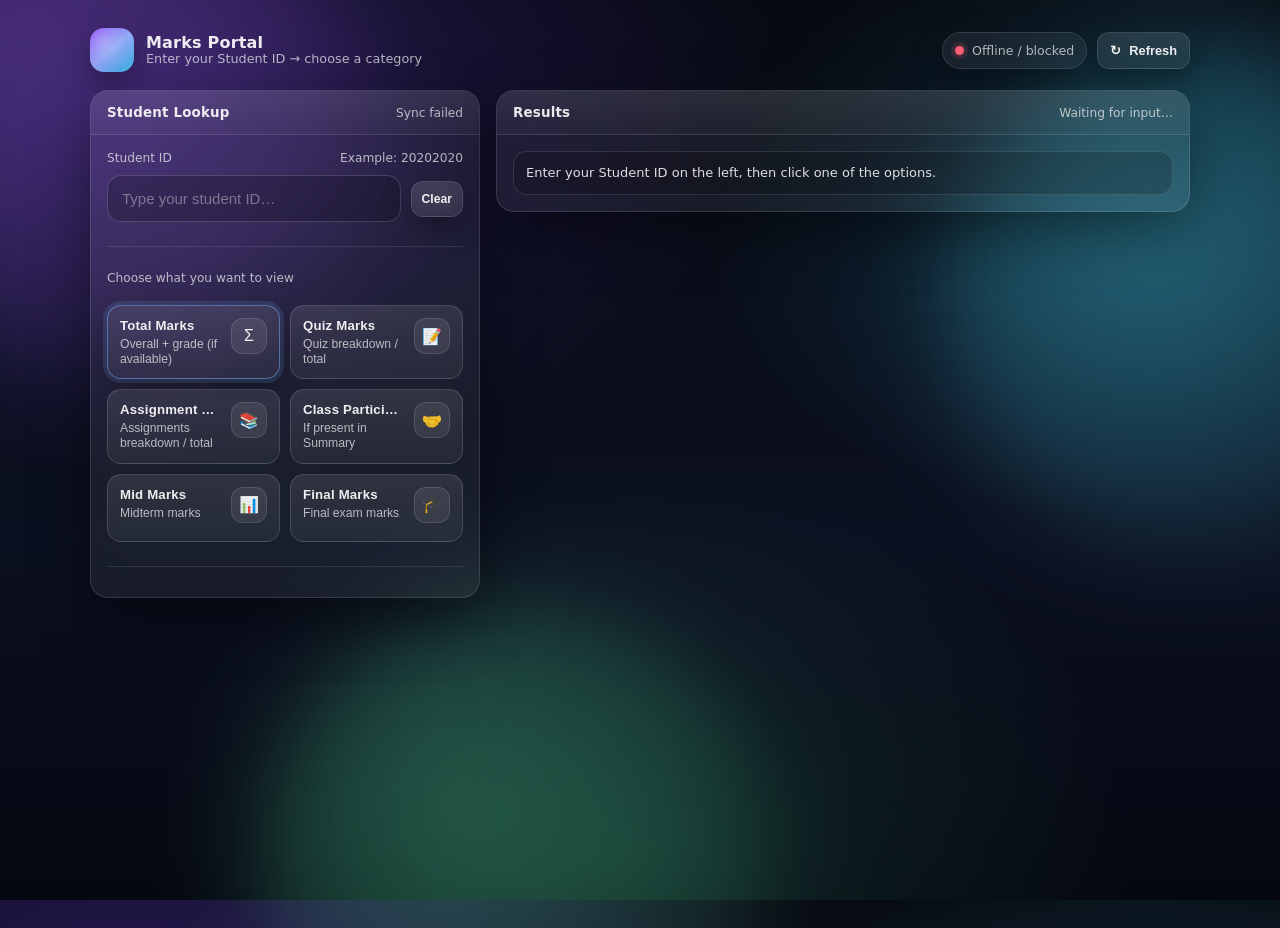
==== cse330marks.html @ 8c54ded3 "cse330" ====
<!doctype html>
<html lang="en">
<head>
  <meta charset="utf-8" />
  <meta name="viewport" content="width=device-width, initial-scale=1" />
  <title>Marks Portal</title>
  <meta name="theme-color" content="#0b1020" />

  <style>
    :root{
      --bg0:#070A12;
      --bg1:#0b1020;
      --card: rgba(255,255,255,.06);
      --card2: rgba(255,255,255,.09);
      --stroke: rgba(255,255,255,.12);
      --stroke2: rgba(255,255,255,.18);
      --text: rgba(255,255,255,.92);
      --muted: rgba(255,255,255,.68);
      --faint: rgba(255,255,255,.50);
      --good: #35d07f;
      --warn: #ffcc66;
      --bad:  #ff5d73;

      --shadow: 0 20px 60px rgba(0,0,0,.45);
      --shadow2: 0 10px 30px rgba(0,0,0,.35);

      --r: 18px;
      --r2: 14px;

      --pad: 18px;
      --pad2: 14px;

      --ease: cubic-bezier(.2,.8,.2,1);
    }

    *{ box-sizing: border-box; }
    html,body{ height:100%; }
    body{
      margin:0;
      color: var(--text);
      font-family: ui-sans-serif, system-ui, -apple-system, Segoe UI, Roboto, Helvetica, Arial, "Apple Color Emoji","Segoe UI Emoji";
      background: radial-gradient(1200px 700px at 10% 10%, rgba(120,60,255,.25), transparent 55%),
                  radial-gradient(900px 600px at 90% 25%, rgba(50,220,255,.18), transparent 50%),
                  radial-gradient(900px 700px at 50% 95%, rgba(80,255,160,.12), transparent 55%),
                  linear-gradient(180deg, var(--bg0), var(--bg1) 60%, #050711);
      overflow-x:hidden;
    }

    /* Floating orbs */
    .orb{
      position: fixed;
      width: 520px;
      height: 520px;
      border-radius: 50%;
      filter: blur(42px);
      opacity: .32;
      pointer-events:none;
      mix-blend-mode: screen;
      animation: drift 14s var(--ease) infinite alternate;
    }
    .orb.one{ left:-140px; top:-140px; background: radial-gradient(circle at 30% 30%, rgba(160,90,255,.95), rgba(160,90,255,0)); }
    .orb.two{ right:-180px; top:40px; background: radial-gradient(circle at 40% 40%, rgba(70,220,255,.9), rgba(70,220,255,0)); animation-duration: 17s; }
    .orb.three{ left:20%; bottom:-220px; background: radial-gradient(circle at 40% 40%, rgba(90,255,170,.85), rgba(90,255,170,0)); animation-duration: 19s; }

    @keyframes drift{
      from{ transform: translate3d(0,0,0) scale(1); }
      to{ transform: translate3d(40px, 20px, 0) scale(1.06); }
    }

    /* Layout */
    .wrap{
      width: min(1100px, 92vw);
      margin: 28px auto 46px;
      position: relative;
      z-index: 2;
    }

    header{
      display:flex;
      align-items:center;
      justify-content:space-between;
      gap: 12px;
      margin-bottom: 18px;
    }

    .brand{
      display:flex;
      gap: 12px;
      align-items:center;
    }

    .logo{
      width: 44px;
      height: 44px;
      border-radius: 14px;
      background:
        radial-gradient(circle at 30% 30%, rgba(255,255,255,.22), transparent 52%),
        linear-gradient(135deg, rgba(160,90,255,.95), rgba(70,220,255,.85));
      box-shadow: 0 12px 30px rgba(0,0,0,.35);
      position: relative;
      overflow:hidden;
    }
    .logo:after{
      content:"";
      position:absolute;
      inset:-40%;
      background: linear-gradient(120deg, transparent 30%, rgba(255,255,255,.25) 50%, transparent 70%);
      transform: rotate(20deg);
      animation: shine 3.6s var(--ease) infinite;
    }
    @keyframes shine{
      0%{ transform: translateX(-35%) rotate(20deg); opacity:.0; }
      25%{ opacity:.55; }
      55%{ opacity:.0; }
      100%{ transform: translateX(35%) rotate(20deg); opacity:.0; }
    }

    .brand h1{
      font-size: 16px;
      margin: 0;
      letter-spacing: .2px;
      font-weight: 760;
      line-height: 1.15;
    }
    .brand p{
      margin: 0;
      color: var(--muted);
      font-size: 12.8px;
      line-height: 1.1;
    }

    .top-actions{
      display:flex;
      align-items:center;
      gap: 10px;
      flex-wrap: wrap;
      justify-content:flex-end;
    }

    .pill{
      display:flex;
      align-items:center;
      gap: 8px;
      padding: 10px 12px;
      border-radius: 999px;
      background: var(--card);
      border: 1px solid var(--stroke);
      backdrop-filter: blur(12px);
      box-shadow: var(--shadow2);
      color: var(--muted);
      font-size: 12.6px;
      user-select:none;
    }
    .dot{
      width: 9px;
      height: 9px;
      border-radius: 50%;
      background: var(--warn);
      box-shadow: 0 0 0 4px rgba(255,204,102,.14);
      flex: 0 0 auto;
    }
    .dot.ok{
      background: var(--good);
      box-shadow: 0 0 0 4px rgba(53,208,127,.14);
    }
    .dot.bad{
      background: var(--bad);
      box-shadow: 0 0 0 4px rgba(255,93,115,.14);
    }

    .btn{
      appearance:none;
      border: 1px solid var(--stroke);
      background: linear-gradient(180deg, rgba(255,255,255,.10), rgba(255,255,255,.06));
      color: var(--text);
      padding: 10px 12px;
      border-radius: 12px;
      cursor:pointer;
      box-shadow: var(--shadow2);
      backdrop-filter: blur(12px);
      transition: transform .15s var(--ease), border-color .2s var(--ease), background .2s var(--ease);
      font-weight: 650;
      font-size: 12.8px;
      display:flex;
      align-items:center;
      gap: 8px;
    }
    .btn:hover{ transform: translateY(-1px); border-color: var(--stroke2); }
    .btn:active{ transform: translateY(0px) scale(.99); }

    .grid{
      display:grid;
      grid-template-columns: 390px 1fr;
      gap: 16px;
      align-items: start;
    }

    @media (max-width: 900px){
      .grid{ grid-template-columns: 1fr; }
    }

    .card{
      background: var(--card);
      border: 1px solid var(--stroke);
      border-radius: var(--r);
      box-shadow: var(--shadow);
      backdrop-filter: blur(14px);
      overflow:hidden;
    }
    .card .hd{
      padding: 14px 16px;
      border-bottom: 1px solid rgba(255,255,255,.08);
      display:flex;
      align-items:center;
      justify-content:space-between;
      gap: 10px;
      background: linear-gradient(180deg, rgba(255,255,255,.08), rgba(255,255,255,.03));
    }
    .card .hd h2{
      margin:0;
      font-size: 13.4px;
      letter-spacing:.2px;
      font-weight: 760;
      color: rgba(255,255,255,.90);
    }
    .card .bd{
      padding: 16px;
    }

    /* Input */
    .field{
      display:flex;
      flex-direction:column;
      gap: 10px;
    }
    .label-row{
      display:flex;
      justify-content:space-between;
      align-items:baseline;
      gap: 10px;
      flex-wrap: wrap;
    }
    .hint{
      color: var(--muted);
      font-size: 12.2px;
    }

    .input-wrap{
      position: relative;
      display:flex;
      align-items:center;
      gap: 10px;
    }
    input{
      width: 100%;
      padding: 14px 14px;
      border-radius: 14px;
      border: 1px solid rgba(255,255,255,.16);
      background: rgba(0,0,0,.20);
      color: var(--text);
      font-size: 15px;
      outline:none;
      transition: border-color .2s var(--ease), box-shadow .2s var(--ease);
    }
    input::placeholder{ color: rgba(255,255,255,.38); }
    input:focus{
      border-color: rgba(120,180,255,.45);
      box-shadow: 0 0 0 4px rgba(120,180,255,.14);
    }

    .mini{
      font-size: 12.2px;
      padding: 10px 10px;
      border-radius: 12px;
      white-space: nowrap;
    }

    /* Action buttons grid */
    .actions{
      display:grid;
      grid-template-columns: 1fr 1fr;
      gap: 10px;
    }
    @media (max-width: 420px){
      .actions{ grid-template-columns: 1fr; }
    }

    .action{
      text-align:left;
      padding: 12px 12px;
      border-radius: 14px;
      border: 1px solid rgba(255,255,255,.14);
      background: linear-gradient(180deg, rgba(255,255,255,.10), rgba(255,255,255,.05));
      cursor:pointer;
      color: var(--text);
      display:flex;
      align-items:flex-start;
      justify-content:space-between;
      gap: 12px;
      transition: transform .15s var(--ease), border-color .2s var(--ease), background .2s var(--ease);
      position: relative;
      overflow:hidden;
      min-height: 68px;
    }
    .action:hover{ transform: translateY(-1px); border-color: rgba(255,255,255,.22); }
    .action:active{ transform: translateY(0px) scale(.99); }
    .action.active{
      border-color: rgba(120,180,255,.50);
      box-shadow: 0 0 0 4px rgba(120,180,255,.14), var(--shadow2);
    }
    .action .t{
      display:flex;
      flex-direction:column;
      gap: 4px;
      min-width: 0;
    }
    .action .name{
      font-weight: 780;
      font-size: 13.2px;
      letter-spacing: .2px;
      white-space: nowrap;
      overflow: hidden;
      text-overflow: ellipsis;
    }
    .action .sub{
      color: var(--muted);
      font-size: 12.2px;
      line-height: 1.2;
    }
    .badge{
      display:inline-flex;
      align-items:center;
      justify-content:center;
      width: 36px;
      height: 36px;
      border-radius: 12px;
      background: rgba(255,255,255,.08);
      border: 1px solid rgba(255,255,255,.12);
      flex: 0 0 auto;
      font-size: 16px;
    }

    /* Results */
    .hero{
      display:flex;
      align-items:flex-start;
      justify-content:space-between;
      gap: 16px;
      flex-wrap: wrap;
    }
    .who{
      display:flex;
      flex-direction:column;
      gap: 6px;
      min-width: 220px;
    }
    .who .nm{
      font-size: 16.2px;
      font-weight: 820;
      letter-spacing:.2px;
    }
    .who .id{
      color: var(--muted);
      font-size: 12.6px;
    }

    .score{
      display:flex;
      flex-direction:column;
      align-items:flex-end;
      gap: 4px;
      min-width: 180px;
    }
    .score .big{
      font-size: 34px;
      font-weight: 900;
      letter-spacing: -0.8px;
      line-height: 1;
    }
    .score .cap{
      color: var(--muted);
      font-size: 12.4px;
      text-align:right;
    }

    .sep{
      margin: 14px 0;
      height: 1px;
      background: rgba(255,255,255,.10);
    }

    .kv{
      display:grid;
      grid-template-columns: 1fr 1fr;
      gap: 10px;
    }
    @media (max-width: 520px){
      .kv{ grid-template-columns: 1fr; }
      .score{ align-items:flex-start; }
    }

    .tile{
      border-radius: 14px;
      border: 1px solid rgba(255,255,255,.12);
      background: rgba(0,0,0,.18);
      padding: 12px;
      overflow:hidden;
    }
    .tile .k{
      color: var(--muted);
      font-size: 12.1px;
      margin-bottom: 6px;
      white-space: nowrap;
      overflow: hidden;
      text-overflow: ellipsis;
    }
    .tile .v{
      font-size: 14.4px;
      font-weight: 780;
      white-space: nowrap;
      overflow: hidden;
      text-overflow: ellipsis;
    }

    table{
      width:100%;
      border-collapse: collapse;
      margin-top: 12px;
      overflow:hidden;
      border-radius: 14px;
      border: 1px solid rgba(255,255,255,.10);
      background: rgba(0,0,0,.16);
    }
    th, td{
      padding: 10px 10px;
      border-bottom: 1px solid rgba(255,255,255,.08);
      text-align:left;
      font-size: 12.8px;
    }
    th{
      color: rgba(255,255,255,.78);
      font-weight: 760;
      background: rgba(255,255,255,.05);
      position: sticky;
      top:0;
    }
    tr:last-child td{ border-bottom:none; }
    td{ color: rgba(255,255,255,.88); }

    .msg{
      padding: 12px 12px;
      border-radius: 14px;
      border: 1px solid rgba(255,255,255,.12);
      background: rgba(0,0,0,.18);
      color: rgba(255,255,255,.86);
      font-size: 13px;
      line-height: 1.35;
    }
    .msg.warn{ border-color: rgba(255,204,102,.35); box-shadow: 0 0 0 4px rgba(255,204,102,.10); }
    .msg.bad{ border-color: rgba(255,93,115,.35); box-shadow: 0 0 0 4px rgba(255,93,115,.10); }

    .skeleton{
      border-radius: 14px;
      border: 1px solid rgba(255,255,255,.12);
      background:
        linear-gradient(90deg, rgba(255,255,255,.05), rgba(255,255,255,.12), rgba(255,255,255,.05));
      background-size: 220% 100%;
      animation: shimmer 1.1s linear infinite;
      height: 14px;
      margin-top: 10px;
    }
    @keyframes shimmer{
      0%{ background-position: 0% 0; }
      100%{ background-position: 220% 0; }
    }

    footer{
      margin-top: 16px;
      color: rgba(255,255,255,.55);
      font-size: 12px;
      text-align:center;
      line-height: 1.35;
    }

    @media (prefers-reduced-motion: reduce){
      *{ animation:none !important; transition:none !important; }
      .orb{ display:none; }
    }
  </style>
</head>

<body>
  <div class="orb one"></div>
  <div class="orb two"></div>
  <div class="orb three"></div>

  <div class="wrap">
    <header>
      <div class="brand">
        <div class="logo" aria-hidden="true"></div>
        <div>
          <h1>Marks Portal</h1>
          <p>Enter your Student ID → choose a category</p>
        </div>
      </div>

      <div class="top-actions">
        <div class="pill" title="Live connection status">
          <span class="dot" id="statusDot"></span>
          <span id="statusText">Preparing…</span>
        </div>
        <button class="btn" id="refreshBtn" type="button" title="Refresh data from Google Sheet">
          <span aria-hidden="true">↻</span> Refresh
        </button>
      </div>
    </header>

    <div class="grid">
      <!-- Left -->
      <section class="card">
        <div class="hd">
          <h2>Student Lookup</h2>
          <span class="hint" id="lastSync">Not synced yet</span>
        </div>
        <div class="bd">
          <div class="field">
            <div class="label-row">
              <div class="hint">Student ID</div>
              <div class="hint">Example: 20202020</div>
            </div>

            <div class="input-wrap">
              <input id="studentIdInput" inputmode="numeric" autocomplete="off" placeholder="Type your student ID…" />
              <button class="btn mini" id="clearBtn" type="button" title="Clear input">Clear</button>
            </div>

            <div class="sep"></div>

            <div class="hint" style="margin-bottom:10px;">Choose what you want to view</div>
            <div class="actions" id="actions"></div>

            <div class="sep"></div>

            <!-- <div class="msg" id="privacyNote">
              <b>Note:</b> This page reads marks from the Google Sheet link you provided. If the sheet is “viewable by link”, students can check their marks using ID.
            </div> -->
          </div>
        </div>
      </section>

      <!-- Right -->
      <section class="card">
        <div class="hd">
          <h2 id="resultTitle">Results</h2>
          <span class="hint" id="resultHint">Waiting for input…</span>
        </div>
        <div class="bd" id="resultArea">
          <div class="msg">Enter your Student ID on the left, then click one of the options.</div>
        </div>
      </section>
    </div>

    <!-- <footer>
      Auto-sync runs periodically. If the sheet permissions change to private, this page won’t be able to load marks.
    </footer> -->
  </div>

  <script>
    /***********************
     * CONFIG — edit if needed
     ***********************/
    const CONFIG = {
      // Your spreadsheet link:
      spreadsheetUrl: "https://docs.google.com/spreadsheets/d/1O_bFNyYcKP41nnQh3m613QyhsHZ4Haz-/",

      // Message the user asked for (kept exactly):
      idNotFoundMessage: "Student ID no found",

      // How often to auto-refresh (ms):
      autoRefreshMs: 5 * 60 * 1000, // 5 minutes

      // Tabs (sheets) in your file:
      // (These names appear in your sheet UI)  :contentReference[oaicite:2]{index=2}
sheets: {
  total: { sheet: "Final_GradeSheet", range: "A9:K" },

  quiz: { 
    sheet: "Quiz_Gradesheet",
    range: "A9:Z"   // 🔥 header starts at row 9
  },

  assignment: { 
    sheet: "Assignment_Gradesheet",
    range: "A9:Z"
  },

  participation: { 
    sheet: "Summary",
    range: "A9:Z"
  },

  mid: { 
    sheet: "Midterm_GradeSheet",
    range: "A9:Z"
  },

  final: { 
    sheet: "Final_Exam",
    range: "A9:Z"
  },
},

      // UI categories
      categories: [
        { key: "total", label: "Total Marks", sub: "Overall + grade (if available)", icon: "Σ" },
        { key: "quiz", label: "Quiz Marks", sub: "Quiz breakdown / total", icon: "📝" },
        { key: "assignment", label: "Assignment Marks", sub: "Assignments breakdown / total", icon: "📚" },
        { key: "participation", label: "Class Participation", sub: "If present in Summary", icon: "🤝" },
        { key: "mid", label: "Mid Marks", sub: "Midterm marks", icon: "📊" },
        { key: "final", label: "Final Marks", sub: "Final exam marks", icon: "🎓" },
      ],
    };

    /***********************
     * Helpers
     ***********************/
    const $ = (sel) => document.querySelector(sel);

    function extractSpreadsheetId(url){
      const m = String(url).match(/spreadsheets\/d\/([a-zA-Z0-9-_]+)/);
      return m ? m[1] : null;
    }

    function fmtTime(d){
      try{
        return new Intl.DateTimeFormat(undefined, { hour: "2-digit", minute:"2-digit", second:"2-digit" }).format(d);
      }catch{
        return d.toLocaleTimeString();
      }
    }

    function normalizeId(v){
      if (v === null || v === undefined) return "";
      const s = String(v).trim();
      // prefer digits if present
      const digits = s.replace(/[^\d]/g, "");
      return digits || s;
    }

    function isEmptyCell(v){
      return v === null || v === undefined || String(v).trim() === "";
    }

    function safeText(v){
      if (v === null || v === undefined) return "";
      return String(v);
    }

    function isLikelyNumeric(v){
      if (v === null || v === undefined) return false;
      if (typeof v === "number") return Number.isFinite(v);
      const s = String(v).trim();
      return /^-?\d+(\.\d+)?$/.test(s);
    }

    function tryParseGviz(text){
      // gviz response looks like: /*O_o*/ google.visualization.Query.setResponse({...});
      const start = text.indexOf("{");
      const end = text.lastIndexOf("}");
      if (start === -1 || end === -1 || end <= start) throw new Error("No JSON found in GViz response.");
      const jsonStr = text.slice(start, end + 1);
      return JSON.parse(jsonStr);
    }

    function buildDatasetFromGviz(gvizJson){
      const table = gvizJson?.table;
      if (!table?.cols || !table?.rows) throw new Error("Invalid GViz table.");

      // Build raw matrix with column count = table.cols.length
      const colCount = table.cols.length;

      const rawRows = table.rows.map(r => {
        const cells = r.c || [];
        const row = new Array(colCount).fill("");
        for (let i = 0; i < colCount; i++){
          const cell = cells[i];
          if (!cell) { row[i] = ""; continue; }
          // Prefer formatted value if present
          const v = (cell.f !== undefined && cell.f !== null) ? cell.f : cell.v;
          row[i] = (v === null || v === undefined) ? "" : v;
        }
        return row;
      });

      // Detect header row: find first row containing "id" + ("name" optional)
      const headerRowIndex = rawRows.findIndex(row => {
        const joined = row.map(x => safeText(x).toLowerCase()).join(" | ");
        return joined.includes("id") && (joined.includes("name") || joined.includes("student"));
      });

      let headers = table.cols.map((c, i) => (c.label || c.id || `Col${i+1}`).trim());
      let dataRows = rawRows;

      if (headerRowIndex >= 0){
        const hdr = rawRows[headerRowIndex].map(x => safeText(x).trim());
        headers = hdr.map((h, i) => h || (table.cols[i]?.id || `Col${i+1}`));

        // ensure unique headers
        const seen = new Map();
        headers = headers.map(h => {
          const key = h || "Column";
          const n = seen.get(key) || 0;
          seen.set(key, n+1);
          return n === 0 ? key : `${key} (${n+1})`;
        });

        dataRows = rawRows.slice(headerRowIndex + 1);
      }

      // Guess ID + Name column indexes
      const idIndex = guessColumnIndex(headers, [/^id\b/i, /\bid\b/i, /student\s*id/i]);
      const nameIndex = guessColumnIndex(headers, [/^name\b/i, /\bname\b/i]);

      // Index rows by student ID
      const byId = new Map();
      for (const row of dataRows){
        const idVal = normalizeId(row[idIndex]);
        if (!idVal) continue;
        // avoid indexing obvious non-student rows
        if (!/^\d{5,}$/.test(idVal)) continue;
        byId.set(idVal, row);
      }

      return { headers, rows: dataRows, idIndex, nameIndex, byId };
    }

    function guessColumnIndex(headers, patterns){
      const lower = headers.map(h => safeText(h).toLowerCase());
      // exact-ish search
      for (let i=0; i<headers.length; i++){
        for (const re of patterns){
          if (re.test(headers[i])) return i;
        }
      }
      // fallback: contains "id" / "name"
      const idLike = lower.findIndex(h => h.includes("id"));
      if (patterns.some(p => String(p).includes("id")) && idLike >= 0) return idLike;
      const nameLike = lower.findIndex(h => h.includes("name"));
      if (patterns.some(p => String(p).includes("name")) && nameLike >= 0) return nameLike;

      // final fallback
      return 0;
    }

    function pickFirstValue(headers, row, patterns){
      for (let i=0; i<headers.length; i++){
        const h = safeText(headers[i]).toLowerCase();
        if (patterns.some(re => re.test(h))){
          const v = row[i];
          if (!isEmptyCell(v)) return v;
        }
      }
      return "";
    }

    function computeCategoryScore(dataset, row, categoryKey){
      // If there is an obvious total column, use it; otherwise sum numerics.
      const headersLower = dataset.headers.map(h => safeText(h).toLowerCase());

      // special preference columns by category
const preferMap = {
  total: [/^total\b/i],
  quiz: [/^total\s*quiz\s*mark\s*n-?2\b/i],
  assignment: [/^final\s*assignment\s*mark\b/i],
  participation: [/particip/i, /\bcp\b/i, /class/i],
  mid: [/midterm\s*\(\s*30\s*%\s*\)/i],
  final: [/^total\+bonus\b/i],
};


      const prefers = preferMap[categoryKey] || [];
      if (prefers.length){
        const v = pickFirstValue(dataset.headers, row, prefers.map(re => new RegExp(re.source, "i")));
        if (!isEmptyCell(v) && isLikelyNumeric(v)) return Number(v);
      }

      // Otherwise sum numeric cells excluding ID/Name
      let sum = 0;
      for (let i=0; i<row.length; i++){
        if (i === dataset.idIndex || i === dataset.nameIndex) continue;
        const h = headersLower[i] || "";
        // skip columns that look like grade/suffix
        if (h.includes("grade") || h.includes("suffix")) continue;

        const v = row[i];
        if (isLikelyNumeric(v)) sum += Number(v);
      }
      return sum;
    }

    /***********************
     * Data fetch via GViz
     ***********************/
    async function fetchSheetGViz({ spreadsheetId, sheetName, range }){
      // Build URL
      // GViz supports "sheet=" and also "range=" A1 notation  :contentReference[oaicite:3]{index=3}
      const base = `https://docs.google.com/spreadsheets/d/${spreadsheetId}/gviz/tq?`;
      const params = new URLSearchParams();
      if (sheetName) params.set("sheet", sheetName);
      if (range) params.set("range", range);
      // tq can be blank to return all
      params.set("tq", "select *");
      // cache-buster
      params.set("_", String(Date.now()));

      const url = base + params.toString();

      const res = await fetch(url, { cache: "no-store" });
      const text = await res.text();

      // If sheet became private, Google may return HTML sign-in page
      if (!text.includes("google.visualization.Query.setResponse")){
        throw new Error("Unexpected response. (Is the sheet public/viewable by link?)");
      }

      const json = tryParseGviz(text);
      return buildDatasetFromGviz(json);
    }

    /***********************
     * UI + State
     ***********************/
    const state = {
      spreadsheetId: extractSpreadsheetId(CONFIG.spreadsheetUrl),
      datasets: new Map(), // key -> dataset
      syncing: false,
      lastSync: null,
      lastError: null,
      activeCategory: "total",
    };

    const els = {
      actions: $("#actions"),
      studentIdInput: $("#studentIdInput"),
      clearBtn: $("#clearBtn"),
      refreshBtn: $("#refreshBtn"),
      statusDot: $("#statusDot"),
      statusText: $("#statusText"),
      lastSync: $("#lastSync"),
      resultTitle: $("#resultTitle"),
      resultHint: $("#resultHint"),
      resultArea: $("#resultArea"),
    };

    function setStatus(mode, text){
      els.statusDot.classList.remove("ok","bad");
      if (mode === "ok") els.statusDot.classList.add("ok");
      else if (mode === "bad") els.statusDot.classList.add("bad");
      els.statusText.textContent = text;
    }

    function renderActions(){
      els.actions.innerHTML = "";
      for (const c of CONFIG.categories){
        const b = document.createElement("button");
        b.type = "button";
        b.className = "action" + (c.key === state.activeCategory ? " active" : "");
        b.dataset.key = c.key;
        b.innerHTML = `
          <div class="t">
            <div class="name">${escapeHtml(c.label)}</div>
            <div class="sub">${escapeHtml(c.sub)}</div>
          </div>
          <div class="badge" aria-hidden="true">${escapeHtml(c.icon)}</div>
        `;
        b.addEventListener("click", () => {
          state.activeCategory = c.key;
          renderActions();
          showCategoryForCurrentId();
        });
        els.actions.appendChild(b);
      }
    }

    function escapeHtml(s){
      return String(s).replace(/[&<>"']/g, (m) => ({
        "&":"&amp;","<":"&lt;",">":"&gt;",'"':"&quot;","'":"&#39;"
      }[m]));
    }

    function renderLoading(){
      els.resultArea.innerHTML = `
        <div class="msg">Loading marks…</div>
        <div class="skeleton" style="width:60%"></div>
        <div class="skeleton" style="width:85%"></div>
        <div class="skeleton" style="width:72%"></div>
      `;
    }

    function renderMessage(text, kind){
      els.resultArea.innerHTML = `<div class="msg ${kind || ""}">${escapeHtml(text)}</div>`;
    }

    function renderResult({ title, studentName, studentId, bigValue, bigCaption, tiles, table }){
      els.resultTitle.textContent = title;
      els.resultHint.textContent = studentId ? `Showing results for ID: ${studentId}` : "Waiting for input…";

      const tilesHtml = (tiles && tiles.length)
        ? `<div class="kv">
            ${tiles.map(t => `
              <div class="tile">
                <div class="k">${escapeHtml(t.k)}</div>
                <div class="v">${escapeHtml(t.v)}</div>
              </div>
            `).join("")}
          </div>`
        : "";

      const tableHtml = (table && table.rows && table.rows.length)
        ? `<table>
            <thead><tr>
              ${table.headers.map(h => `<th>${escapeHtml(h)}</th>`).join("")}
            </tr></thead>
            <tbody>
              ${table.rows.map(r => `
                <tr>${r.map(cell => `<td>${escapeHtml(cell)}</td>`).join("")}</tr>
              `).join("")}
            </tbody>
          </table>`
        : "";

      els.resultArea.innerHTML = `
        <div class="hero">
          <div class="who">
            <div class="nm">${escapeHtml(studentName || "Student")}</div>
            <div class="id">Student ID: <b>${escapeHtml(studentId || "")}</b></div>
          </div>
          <div class="score">
            <div class="big">${escapeHtml(bigValue)}</div>
            <div class="cap">${escapeHtml(bigCaption || "")}</div>
          </div>
        </div>

        <div class="sep"></div>

        ${tilesHtml}

        ${tableHtml ? `<div class="sep"></div>` : ""}
        ${tableHtml}
      `;
    }

    async function syncAll(){
      if (!state.spreadsheetId){
        setStatus("bad", "Bad Sheet URL");
        renderMessage("Spreadsheet URL is invalid. Please check CONFIG.spreadsheetUrl.", "bad");
        return;
      }

      state.syncing = true;
      state.lastError = null;
      setStatus("warn", "Syncing…");
      els.lastSync.textContent = "Syncing…";

      // cache key
      const cacheKey = "marks_portal_cache_v1_" + state.spreadsheetId;

      const keys = Object.keys(CONFIG.sheets);
      const results = new Map();

      try{
        // Fetch in parallel
        await Promise.all(keys.map(async (k) => {
          const spec = CONFIG.sheets[k];
          const sheetName = spec.sheet;
          const range = spec.range;

          const ds = await fetchSheetGViz({
            spreadsheetId: state.spreadsheetId,
            sheetName,
            range
          });

          results.set(k, ds);
        }));

        state.datasets = results;
        state.lastSync = new Date();
        setStatus("ok", "Live");
        els.lastSync.textContent = "Last sync: " + fmtTime(state.lastSync);

        // Save cache (lightweight)
        const cacheObj = {
          savedAt: state.lastSync.toISOString(),
          datasets: {}
        };
        for (const [k, ds] of state.datasets.entries()){
          cacheObj.datasets[k] = {
            headers: ds.headers,
            rows: ds.rows,
            idIndex: ds.idIndex,
            nameIndex: ds.nameIndex
          };
        }
        localStorage.setItem(cacheKey, JSON.stringify(cacheObj));

      }catch(err){
        state.lastError = err;
        setStatus("bad", "Offline / blocked");
        els.lastSync.textContent = "Sync failed";

        // Try cache fallback
        try{
          const raw = localStorage.getItem(cacheKey);
          if (raw){
            const cached = JSON.parse(raw);
            const map = new Map();
            for (const k of Object.keys(cached.datasets || {})){
              const c = cached.datasets[k];
              // Rebuild byId index
              const byId = new Map();
              for (const row of c.rows){
                const idVal = normalizeId(row[c.idIndex]);
                if (!idVal) continue;
                if (!/^\d{5,}$/.test(idVal)) continue;
                byId.set(idVal, row);
              }
              map.set(k, { ...c, byId });
            }
            state.datasets = map;
            state.lastSync = cached.savedAt ? new Date(cached.savedAt) : null;
            setStatus("warn", "Using cache");
            els.lastSync.textContent = state.lastSync ? ("Cached: " + fmtTime(state.lastSync)) : "Using cached data";
          }
        }catch(_){}

        // Don’t overwrite current results if student already viewing
      }finally{
        state.syncing = false;
      }

      showCategoryForCurrentId();
    }

    function getDatasetForCategory(categoryKey){
      return state.datasets.get(categoryKey) || null;
    }

    function showCategoryForCurrentId(){
      const categoryKey = state.activeCategory;
      const cat = CONFIG.categories.find(c => c.key === categoryKey);
      const studentId = normalizeId(els.studentIdInput.value);

      if (!studentId){
        els.resultTitle.textContent = "Results";
        els.resultHint.textContent = "Waiting for input…";
        renderMessage("Enter your Student ID on the left, then click one of the options.", "");
        return;
      }

      const ds = getDatasetForCategory(categoryKey);

      // If we don't have data yet
      if (!ds){
        renderLoading();
        return;
      }

      const row = ds.byId.get(studentId);
      if (!row){
        renderMessage(CONFIG.idNotFoundMessage, "bad");
        return;
      }

      const studentName = ds.nameIndex >= 0 ? safeText(row[ds.nameIndex]) : "";

      // Big number / caption
      let bigValue = "";
      let bigCaption = "";

      if (categoryKey === "total"){
        // Use Final sheet data: total + grade if present
        const totalVal = pickFirstValue(ds.headers, row, [/^total\b/i, /\btotal\b/i]) || computeCategoryScore(ds, row, "total");
        const gradeVal = pickFirstValue(ds.headers, row, [/\bgrade\b/i]);

        bigValue = isLikelyNumeric(totalVal) ? Number(totalVal).toFixed(2).replace(/\.00$/,"") : safeText(totalVal || "—");
        bigCaption = gradeVal ? `Grade: ${safeText(gradeVal)}` : "Total marks";

        // Show breakdown tiles
        const q = pickFirstValue(ds.headers, row, [/\bquiz\b/i]) || "—";
        const a = pickFirstValue(ds.headers, row, [/\bassig\b/i, /\bassignment\b/i]) || "—";
        const m = pickFirstValue(ds.headers, row, [/\bmid\b/i, /\bmidterm\b/i]) || "—";
        const f = pickFirstValue(ds.headers, row, [/\bfinal\b/i, /\bexam\b/i]) || "—";

        renderResult({
          title: cat?.label || "Total Marks",
          studentName,
          studentId,
          bigValue,
          bigCaption,
          tiles: [
            { k: "Quiz", v: safeText(q) },
            { k: "Assignment", v: safeText(a) },
            { k: "Mid", v: safeText(m) },
            { k: "Final", v: safeText(f) },
            ...(gradeVal ? [{ k: "Grade", v: safeText(gradeVal) }] : [])
          ],
          table: {
            headers: ["Field", "Value"],
            rows: ds.headers
              .map((h, i) => [safeText(h), safeText(row[i])])
              .filter(([h,v]) => !isEmptyCell(h) && !isEmptyCell(v))
              // reduce noisy non-mark columns if too big
              .slice(0, 30)
          }
        });

        return;
      }

      // For other categories: compute a score and show all row fields (excluding blank)
      const score = computeCategoryScore(ds, row, categoryKey);
      bigValue = Number.isFinite(score) ? score.toFixed(2).replace(/\.00$/,"") : "—";
      bigCaption = cat?.label || "Marks";

      // Build tiles: show the most important-looking columns first
      const tiles = [];
      const importantPatterns = {
        quiz: [/total\s*quiz\s*mark\s*n-?2/i, /\bquiz\s*\d+\b/i, /\bquiz\b/i],
        assignment: [/\btotal\b/i, /\bassig/i, /\bassignment\b/i],
        mid: [/\btotal\b/i, /\bmid/i, /\bmidterm\b/i],
        final: [/\btotal\b/i, /\bfinal\b/i, /\bexam\b/i],
        participation: [/\bparticip\b/i, /\bcp\b/i, /\bclass\b/i],
        
      }[categoryKey] || [];

      for (let i=0; i<ds.headers.length; i++){
        if (i === ds.idIndex || i === ds.nameIndex) continue;
        const h = safeText(ds.headers[i]);
        const v = row[i];
        if (isEmptyCell(h) || isEmptyCell(v)) continue;
        if (importantPatterns.some(re => re.test(h.toLowerCase()))){
          tiles.push({ k: h, v: safeText(v) });
        }
      }

      // If participation sheet doesn't contain participation-ish fields, show a warning
      if (categoryKey === "participation"){
        const hasPart = ds.headers.some(h => /\bparticip\b|\bcp\b|\bclass\b/i.test(safeText(h)));
        if (!hasPart){
          renderResult({
            title: cat?.label || "Class Participation",
            studentName,
            studentId,
            bigValue: "—",
            bigCaption: "Not available in this sheet",
            tiles: [],
            table: {
              headers: ["Info", "Value"],
              rows: [
                ["Message", "Class participation column not detected in 'Summary' tab."]
              ]
            }
          });
          return;
        }
      }

      // Table of all non-empty values
      const rowsForTable = [];
      for (let i=0; i<ds.headers.length; i++){
        if (i === ds.idIndex) continue;
        const h = safeText(ds.headers[i]).trim();
        const v = row[i];
        if (isEmptyCell(h) || isEmptyCell(v)) continue;
        rowsForTable.push([h, safeText(v)]);
      }

      renderResult({
        title: cat?.label || "Marks",
        studentName,
        studentId,
        bigValue,
        bigCaption,
        tiles: tiles.slice(0, 10),
        table: {
          headers: ["Field", "Value"],
          rows: rowsForTable.slice(0, 60)
        }
      });
    }

    /***********************
     * Boot
     ***********************/
    function wireEvents(){
      els.clearBtn.addEventListener("click", () => {
        els.studentIdInput.value = "";
        showCategoryForCurrentId();
        els.studentIdInput.focus();
      });

      els.refreshBtn.addEventListener("click", async () => {
        renderLoading();
        await syncAll();
      });

      els.studentIdInput.addEventListener("keydown", (e) => {
        if (e.key === "Enter"){
          showCategoryForCurrentId();
        }
      });

      els.studentIdInput.addEventListener("input", () => {
        // live update if a category is already selected
        showCategoryForCurrentId();
      });
    }

    async function boot(){
      renderActions();
      wireEvents();

      if (!state.spreadsheetId){
        setStatus("bad", "Bad Sheet URL");
        renderMessage("Spreadsheet URL is invalid. Please check CONFIG.spreadsheetUrl.", "bad");
        return;
      }

      setStatus("warn", "Syncing…");
      renderLoading();
      await syncAll();

      // Auto refresh
      setInterval(() => {
        syncAll();
      }, CONFIG.autoRefreshMs);
    }

    boot();
  </script>
</body>
</html>
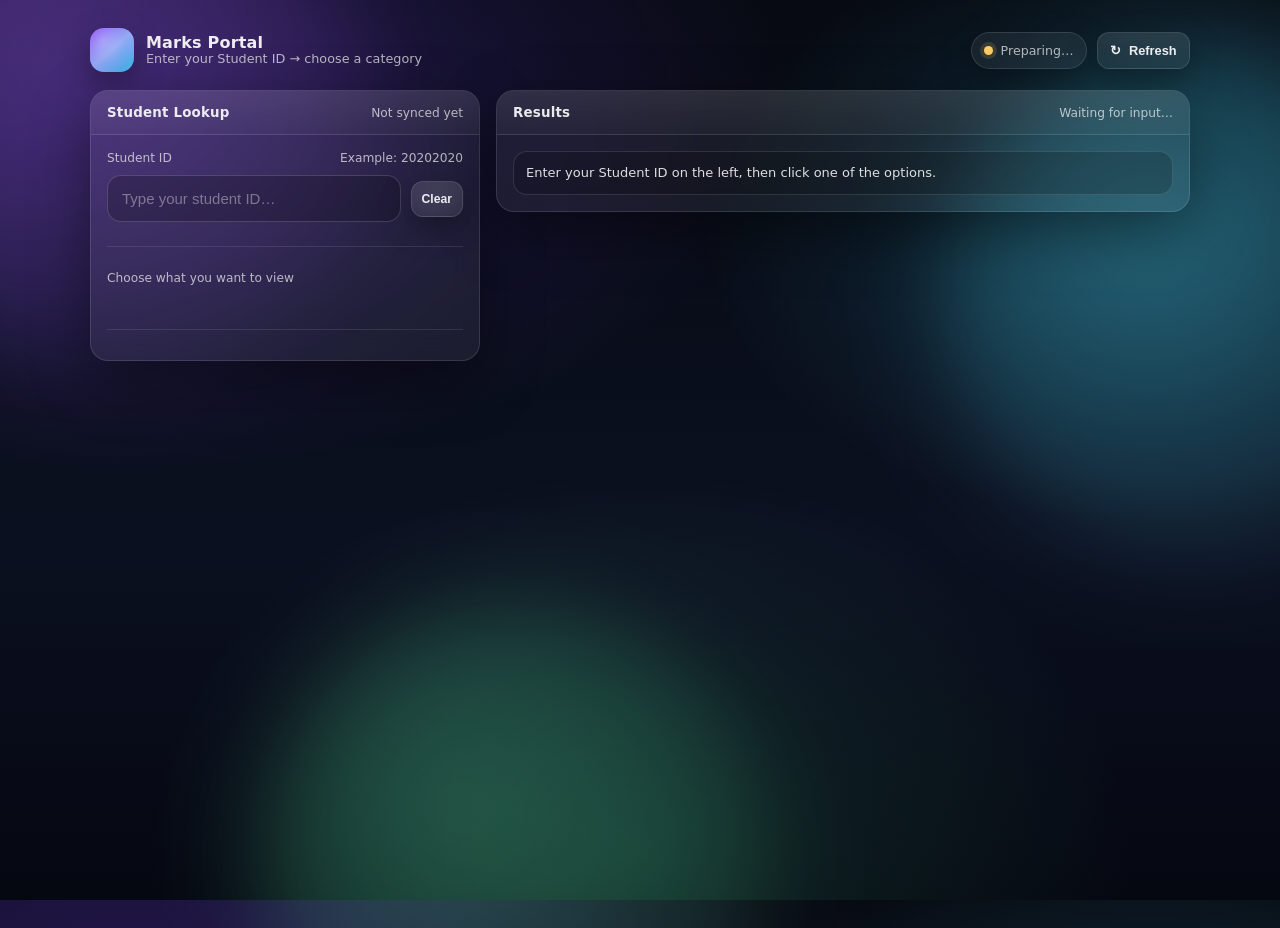
==== commit 824bbad0: "Update cse330marks.html" ====
--- a/cse330marks.html
+++ b/cse330marks.html
@@ -571,7 +571,7 @@
      ***********************/
     const CONFIG = {
       // Your spreadsheet link:
-      spreadsheetUrl: "https://docs.google.com/spreadsheets/d/1O_bFNyYcKP41nnQh3m613QyhsHZ4Haz-/",
+      spreadsheetUrl: "https://docs.google.com/spreadsheets/d/1SZKjrHP0_eHbylXjNsUOzdSsrXAT6Avo/",
 
       // Message the user asked for (kept exactly):
       idNotFoundMessage: "Student ID no found",
@@ -582,7 +582,7 @@
       // Tabs (sheets) in your file:
       // (These names appear in your sheet UI)  :contentReference[oaicite:2]{index=2}
 sheets: {
-  total: { sheet: "Final_GradeSheet", range: "A9:K" },
+  total: { sheet: "Final_GradeSheet", range: "A9:L" },
 
   quiz: { 
     sheet: "Quiz_Gradesheet",
@@ -773,8 +773,8 @@
   quiz: [/^total\s*quiz\s*mark\s*n-?2\b/i],
   assignment: [/^final\s*assignment\s*mark\b/i],
   participation: [/particip/i, /\bcp\b/i, /class/i],
-  mid: [/midterm\s*\(\s*30\s*%\s*\)/i],
-  final: [/^total\+bonus\b/i],
+  mid: [/^midterm\s*\(\s*25\s*%\s*\)/i],
+  final: [/^final\s*mark/i],
 };
 
 
@@ -1080,9 +1080,13 @@
 
       if (categoryKey === "total"){
         // Use Final sheet data: total + grade if present
-        const totalVal = pickFirstValue(ds.headers, row, [/^total\b/i, /\btotal\b/i]) || computeCategoryScore(ds, row, "total");
+        // const totalVal = pickFirstValue(ds.headers, row, [/^total\b/i, /\btotal\b/i]) || computeCategoryScore(ds, row, "total");
+        // const gradeVal = pickFirstValue(ds.headers, row, [/\bgrade\b/i]);
+        if (categoryKey === "total"){
+        // Use Final sheet data: total + grade if present
+        const totalVal = pickFirstValue(ds.headers, row, [/^total\b/i]) || computeCategoryScore(ds, row, "total");
         const gradeVal = pickFirstValue(ds.headers, row, [/\bgrade\b/i]);
-
+        
         bigValue = isLikelyNumeric(totalVal) ? Number(totalVal).toFixed(2).replace(/\.00$/,"") : safeText(totalVal || "—");
         bigCaption = gradeVal ? `Grade: ${safeText(gradeVal)}` : "Total marks";
 
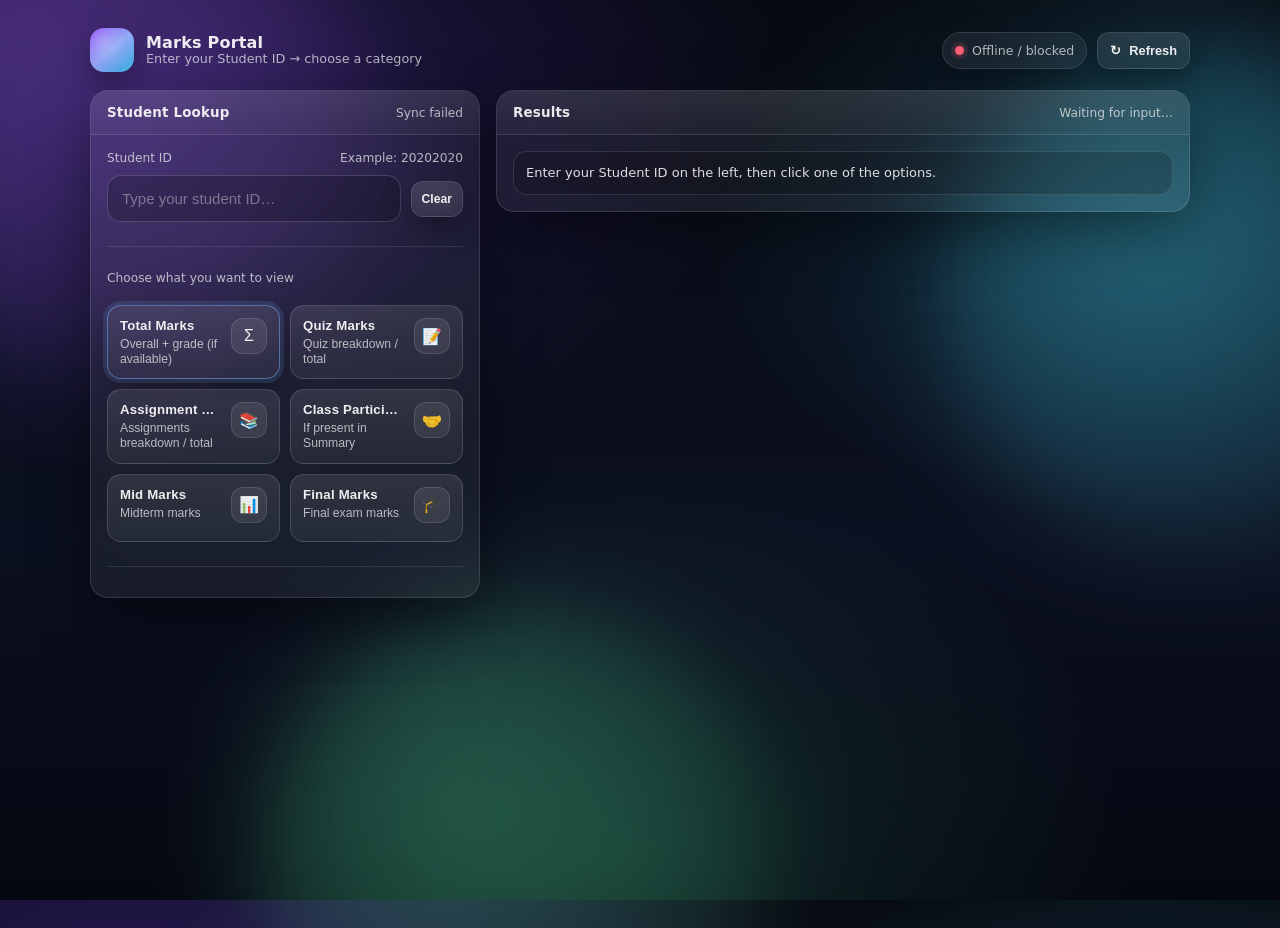
==== commit 1223057f: "prev" ====
--- a/cse330marks.html
+++ b/cse330marks.html
@@ -582,7 +582,7 @@
       // Tabs (sheets) in your file:
       // (These names appear in your sheet UI)  :contentReference[oaicite:2]{index=2}
 sheets: {
-  total: { sheet: "Final_GradeSheet", range: "A9:L" },
+  total: { sheet: "Final_GradeSheet", range: "A9:K" },
 
   quiz: { 
     sheet: "Quiz_Gradesheet",
@@ -1080,13 +1080,9 @@
 
       if (categoryKey === "total"){
         // Use Final sheet data: total + grade if present
-        // const totalVal = pickFirstValue(ds.headers, row, [/^total\b/i, /\btotal\b/i]) || computeCategoryScore(ds, row, "total");
-        // const gradeVal = pickFirstValue(ds.headers, row, [/\bgrade\b/i]);
-        if (categoryKey === "total"){
-        // Use Final sheet data: total + grade if present
-        const totalVal = pickFirstValue(ds.headers, row, [/^total\b/i]) || computeCategoryScore(ds, row, "total");
+        const totalVal = pickFirstValue(ds.headers, row, [/^total\b/i, /\btotal\b/i]) || computeCategoryScore(ds, row, "total");
         const gradeVal = pickFirstValue(ds.headers, row, [/\bgrade\b/i]);
-        
+
         bigValue = isLikelyNumeric(totalVal) ? Number(totalVal).toFixed(2).replace(/\.00$/,"") : safeText(totalVal || "—");
         bigCaption = gradeVal ? `Grade: ${safeText(gradeVal)}` : "Total marks";
 
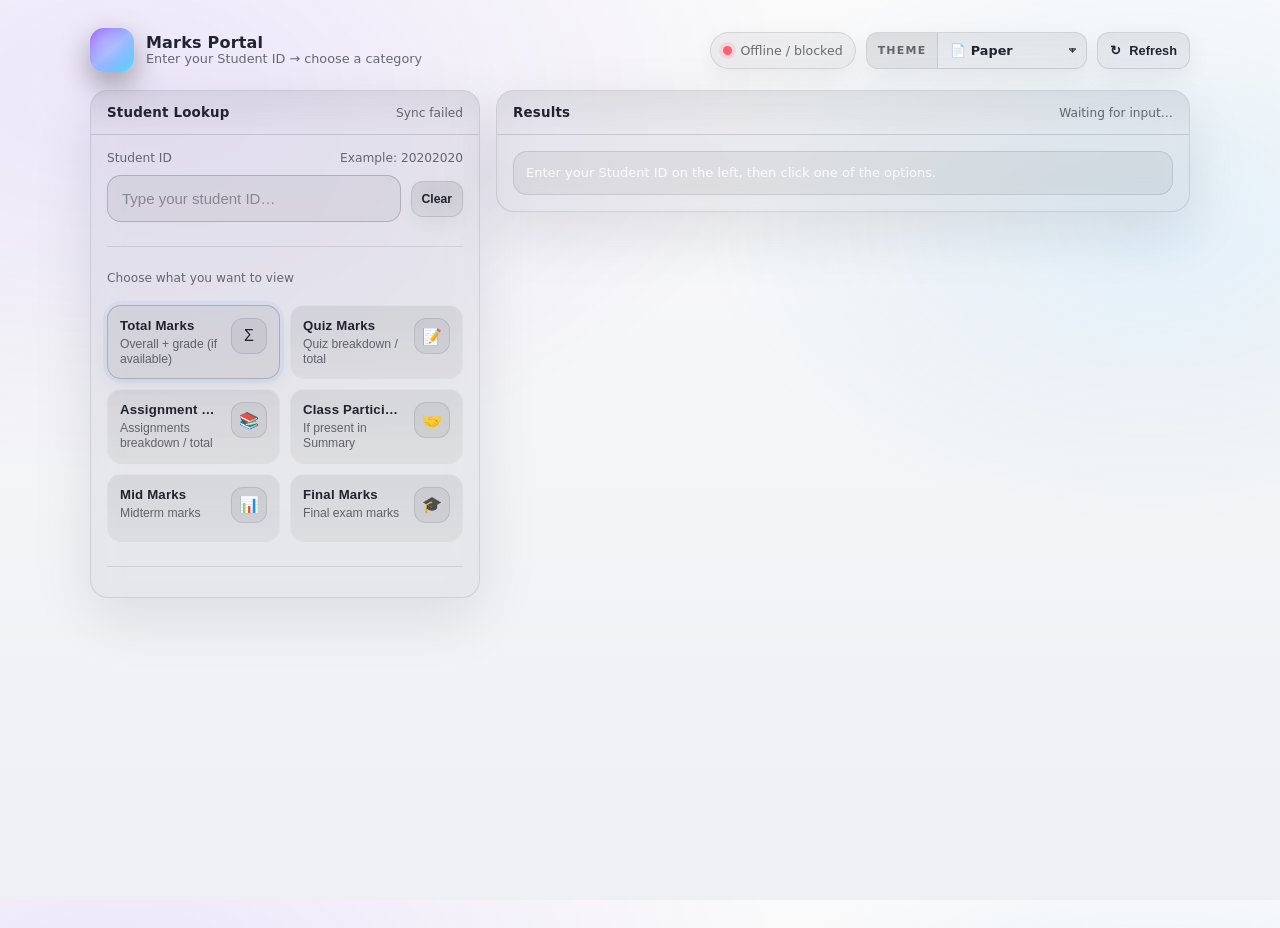
==== commit 6ceec5ec: "theme" ====
--- a/cse330marks.html
+++ b/cse330marks.html
@@ -486,6 +486,198 @@
       *{ animation:none !important; transition:none !important; }
       .orb{ display:none; }
     }
+
+    /* === Grade pill beside big total === */
+    .big-row{
+      display: flex;
+      align-items: center;
+      gap: 14px;
+      justify-content: flex-end;
+    }
+    .grade-pill{
+      position: relative;
+      display: inline-flex;
+      align-items: center;
+      justify-content: center;
+      width: 60px;
+      height: 60px;
+      border-radius: 16px;
+      font-size: 28px;
+      font-weight: 800;
+      line-height: 1;
+      letter-spacing: -.5px;
+      color: var(--text);
+      background:
+        radial-gradient(circle at 30% 25%, rgba(255,255,255,.20), transparent 55%),
+        linear-gradient(135deg, rgba(99,102,241,.30), rgba(168,85,247,.30));
+      border: 1px solid rgba(255,255,255,.18);
+      box-shadow:
+        0 10px 28px -8px rgba(99,102,241,.40),
+        inset 0 1px 0 rgba(255,255,255,.20);
+    }
+
+    /* === Theme selector === */
+    .theme-wrap{
+      display: inline-flex;
+      align-items: stretch;
+      border: 1px solid var(--stroke);
+      border-radius: 12px;
+      background: linear-gradient(180deg, var(--card2), var(--card));
+      backdrop-filter: blur(12px);
+      box-shadow: var(--shadow2);
+      overflow: hidden;
+      transition: border-color .2s var(--ease);
+    }
+    .theme-wrap:hover{ border-color: var(--stroke2); }
+    .theme-label{
+      display: flex;
+      align-items: center;
+      padding: 0 11px;
+      font-size: 11px;
+      font-weight: 700;
+      letter-spacing: 1.2px;
+      text-transform: uppercase;
+      color: var(--muted);
+      border-right: 1px solid var(--stroke);
+      background: rgba(255,255,255,.04);
+      user-select: none;
+    }
+    .theme-select{
+      appearance: none;
+      -webkit-appearance: none;
+      border: none;
+      background: transparent;
+      color: var(--text);
+      padding: 10px 28px 10px 12px;
+      cursor: pointer;
+      font-size: 12.8px;
+      font-weight: 650;
+      font-family: inherit;
+      outline: none;
+      background-image:
+        linear-gradient(45deg, transparent 50%, var(--muted) 50%),
+        linear-gradient(135deg, var(--muted) 50%, transparent 50%);
+      background-position: calc(100% - 13px) 50%, calc(100% - 9px) 50%;
+      background-size: 5px 5px, 5px 5px;
+      background-repeat: no-repeat;
+    }
+    .theme-select option { color:#111; background:#fff; }
+    body[data-theme] .theme-label{ background: rgba(0,0,0,.04); }
+
+    /* === Light Themes === */
+    body[data-theme="paper"]{
+      --bg0:#fafafa; --bg1:#eef0f4;
+      --card: rgba(15,18,30,.05); --card2: rgba(15,18,30,.08);
+      --stroke: rgba(15,18,30,.10); --stroke2: rgba(15,18,30,.20);
+      --text: rgba(15,18,30,.92); --muted: rgba(15,18,30,.60); --faint: rgba(15,18,30,.40);
+      --shadow: 0 20px 60px rgba(15,18,30,.10); --shadow2: 0 8px 24px rgba(15,18,30,.06);
+      background:
+        radial-gradient(1200px 700px at 10% 10%, rgba(120,60,255,.10), transparent 55%),
+        radial-gradient(900px 600px at 90% 25%, rgba(50,170,255,.10), transparent 50%),
+        linear-gradient(180deg, var(--bg0), var(--bg1));
+    }
+    body[data-theme="cream"]{
+      --bg0:#fff5e1; --bg1:#fae5c3;
+      --card: rgba(80,55,15,.05); --card2: rgba(80,55,15,.08);
+      --stroke: rgba(80,55,15,.12); --stroke2: rgba(80,55,15,.20);
+      --text: rgba(60,40,10,.92); --muted: rgba(60,40,10,.62); --faint: rgba(60,40,10,.42);
+      --shadow: 0 20px 60px rgba(120,80,20,.14); --shadow2: 0 8px 24px rgba(120,80,20,.08);
+      background:
+        radial-gradient(1200px 700px at 10% 10%, rgba(255,180,90,.22), transparent 55%),
+        radial-gradient(900px 600px at 90% 25%, rgba(255,140,60,.14), transparent 50%),
+        linear-gradient(180deg, var(--bg0), var(--bg1));
+    }
+    body[data-theme="sand"]{
+      --bg0:#fffceb; --bg1:#f9edb0;
+      --card: rgba(60,50,5,.05); --card2: rgba(60,50,5,.08);
+      --stroke: rgba(60,50,5,.12); --stroke2: rgba(60,50,5,.22);
+      --text: rgba(45,35,5,.92); --muted: rgba(45,35,5,.62); --faint: rgba(45,35,5,.42);
+      --shadow: 0 20px 60px rgba(160,120,20,.16); --shadow2: 0 8px 24px rgba(160,120,20,.10);
+      background:
+        radial-gradient(1200px 700px at 10% 10%, rgba(255,220,100,.28), transparent 55%),
+        radial-gradient(900px 600px at 90% 25%, rgba(255,180,70,.18), transparent 50%),
+        linear-gradient(180deg, var(--bg0), var(--bg1));
+    }
+    body[data-theme="mint"]{
+      --bg0:#eefbf3; --bg1:#d4f0df;
+      --card: rgba(5,60,30,.05); --card2: rgba(5,60,30,.08);
+      --stroke: rgba(5,60,30,.12); --stroke2: rgba(5,60,30,.22);
+      --text: rgba(5,50,25,.92); --muted: rgba(5,50,25,.60); --faint: rgba(5,50,25,.42);
+      --shadow: 0 20px 60px rgba(20,120,60,.14); --shadow2: 0 8px 24px rgba(20,120,60,.08);
+      background:
+        radial-gradient(1200px 700px at 10% 10%, rgba(100,220,160,.25), transparent 55%),
+        radial-gradient(900px 600px at 90% 25%, rgba(60,200,220,.18), transparent 50%),
+        linear-gradient(180deg, var(--bg0), var(--bg1));
+    }
+    body[data-theme="rose"]{
+      --bg0:#fff0f3; --bg1:#fbdde4;
+      --card: rgba(80,10,30,.05); --card2: rgba(80,10,30,.08);
+      --stroke: rgba(80,10,30,.12); --stroke2: rgba(80,10,30,.22);
+      --text: rgba(60,10,25,.92); --muted: rgba(60,10,25,.62); --faint: rgba(60,10,25,.42);
+      --shadow: 0 20px 60px rgba(220,80,120,.14); --shadow2: 0 8px 24px rgba(220,80,120,.08);
+      background:
+        radial-gradient(1200px 700px at 10% 10%, rgba(255,150,180,.28), transparent 55%),
+        radial-gradient(900px 600px at 90% 25%, rgba(255,120,150,.18), transparent 50%),
+        linear-gradient(180deg, var(--bg0), var(--bg1));
+    }
+
+    /* Hide orbs on light themes (they don't blend well) */
+    body[data-theme] .orb{ display:none; }
+
+    /* Light-theme overrides for elements with hard-coded white tints */
+    body[data-theme] .btn,
+    body[data-theme] .action{
+      background: linear-gradient(180deg, var(--card2), var(--card));
+    }
+    body[data-theme] .card .hd{
+      background: linear-gradient(180deg, var(--card), transparent);
+      border-bottom-color: var(--stroke);
+    }
+    body[data-theme] .card .hd h2{ color: var(--text); }
+    body[data-theme] input{
+      background: var(--card);
+      border-color: var(--stroke2);
+      color: var(--text);
+    }
+    body[data-theme] input::placeholder{ color: var(--faint); }
+    body[data-theme] .action:hover{ border-color: var(--stroke2); }
+    body[data-theme] .action.active{
+      background: var(--card2);
+      border-color: var(--stroke2);
+    }
+    body[data-theme] .sep{ background: var(--stroke); }
+    body[data-theme] .badge{
+      background: var(--card);
+      border-color: var(--stroke);
+    }
+    body[data-theme] .tile,
+    body[data-theme] table,
+    body[data-theme] .msg{
+      background: var(--card);
+      border-color: var(--stroke);
+    }
+    body[data-theme] th{
+      background: var(--card2);
+      color: var(--muted);
+      border-bottom-color: var(--stroke);
+    }
+    body[data-theme] td{ color: var(--text); }
+    body[data-theme] th, body[data-theme] td{ border-bottom-color: var(--stroke); }
+    body[data-theme] .pill{ background: var(--card); }
+    body[data-theme] .grade-pill{
+      background:
+        radial-gradient(circle at 30% 25%, rgba(255,255,255,.45), transparent 55%),
+        linear-gradient(135deg, rgba(99,102,241,.20), rgba(168,85,247,.20));
+      border-color: rgba(99,102,241,.25);
+      box-shadow:
+        0 8px 22px -6px rgba(99,102,241,.25),
+        inset 0 1px 0 rgba(255,255,255,.40);
+    }
+    body[data-theme] .skeleton{
+      background: linear-gradient(90deg, var(--card), var(--card2), var(--card));
+      background-size: 220% 100%;
+      border-color: var(--stroke);
+    }
   </style>
 </head>
 
@@ -508,6 +700,17 @@
         <div class="pill" title="Live connection status">
           <span class="dot" id="statusDot"></span>
           <span id="statusText">Preparing…</span>
+        </div>
+        <div class="theme-wrap" title="Theme">
+          <span class="theme-label">Theme</span>
+          <select class="theme-select" id="themeSelect" aria-label="Theme">
+            <option value="dark">🌙 Dark</option>
+            <option value="paper">📄 Paper</option>
+            <option value="cream">🥛 Cream</option>
+            <option value="sand">🌾 Light Yellow</option>
+            <option value="mint">🍃 Mint</option>
+            <option value="rose">🌸 Rose</option>
+          </select>
         </div>
         <button class="btn" id="refreshBtn" type="button" title="Refresh data from Google Sheet">
           <span aria-hidden="true">↻</span> Refresh
@@ -582,7 +785,7 @@
       // Tabs (sheets) in your file:
       // (These names appear in your sheet UI)  :contentReference[oaicite:2]{index=2}
 sheets: {
-  total: { sheet: "Final_GradeSheet", range: "A9:K" },
+  total: { sheet: "Final_GradeSheet", range: "A9:L" },
 
   quiz: { 
     sheet: "Quiz_Gradesheet",
@@ -901,7 +1104,7 @@
       els.resultArea.innerHTML = `<div class="msg ${kind || ""}">${escapeHtml(text)}</div>`;
     }
 
-    function renderResult({ title, studentName, studentId, bigValue, bigCaption, tiles, table }){
+    function renderResult({ title, studentName, studentId, bigValue, bigCaption, bigBadge, tiles, table }){
       els.resultTitle.textContent = title;
       els.resultHint.textContent = studentId ? `Showing results for ID: ${studentId}` : "Waiting for input…";
 
@@ -936,7 +1139,10 @@
             <div class="id">Student ID: <b>${escapeHtml(studentId || "")}</b></div>
           </div>
           <div class="score">
-            <div class="big">${escapeHtml(bigValue)}</div>
+            <div class="big-row">
+              ${bigBadge ? `<div class="grade-pill">${escapeHtml(bigBadge)}</div>` : ""}
+              <div class="big">${escapeHtml(bigValue)}</div>
+            </div>
             <div class="cap">${escapeHtml(bigCaption || "")}</div>
           </div>
         </div>
@@ -1080,11 +1286,11 @@
 
       if (categoryKey === "total"){
         // Use Final sheet data: total + grade if present
-        const totalVal = pickFirstValue(ds.headers, row, [/^total\b/i, /\btotal\b/i]) || computeCategoryScore(ds, row, "total");
-        const gradeVal = pickFirstValue(ds.headers, row, [/\bgrade\b/i]);
+        const totalVal = pickFirstValue(ds.headers, row, [/^total\b/i]) || computeCategoryScore(ds, row, "total");
+        const gradeVal = pickFirstValue(ds.headers, row, [/\bgrades?\b/i]);
 
         bigValue = isLikelyNumeric(totalVal) ? Number(totalVal).toFixed(2).replace(/\.00$/,"") : safeText(totalVal || "—");
-        bigCaption = gradeVal ? `Grade: ${safeText(gradeVal)}` : "Total marks";
+        bigCaption = "Total marks";
 
         // Show breakdown tiles
         const q = pickFirstValue(ds.headers, row, [/\bquiz\b/i]) || "—";
@@ -1098,12 +1304,12 @@
           studentId,
           bigValue,
           bigCaption,
+          bigBadge: gradeVal ? safeText(gradeVal) : "",
           tiles: [
             { k: "Quiz", v: safeText(q) },
             { k: "Assignment", v: safeText(a) },
             { k: "Mid", v: safeText(m) },
-            { k: "Final", v: safeText(f) },
-            ...(gradeVal ? [{ k: "Grade", v: safeText(gradeVal) }] : [])
+            { k: "Final", v: safeText(f) }
           ],
           table: {
             headers: ["Field", "Value"],
@@ -1217,7 +1423,25 @@
       });
     }
 
+    const THEME_KEY = "marks_portal_theme";
+    function applyTheme(t){
+      if (!t || t === "dark") document.body.removeAttribute("data-theme");
+      else document.body.setAttribute("data-theme", t);
+      try { localStorage.setItem(THEME_KEY, t || "dark"); } catch(_){}
+    }
+    function initTheme(){
+      let t = "paper";
+      try { t = localStorage.getItem(THEME_KEY) || "paper"; } catch(_){}
+      applyTheme(t);
+      const sel = document.getElementById("themeSelect");
+      if (sel){
+        sel.value = t;
+        sel.addEventListener("change", e => applyTheme(e.target.value));
+      }
+    }
+
     async function boot(){
+      initTheme();
       renderActions();
       wireEvents();
 
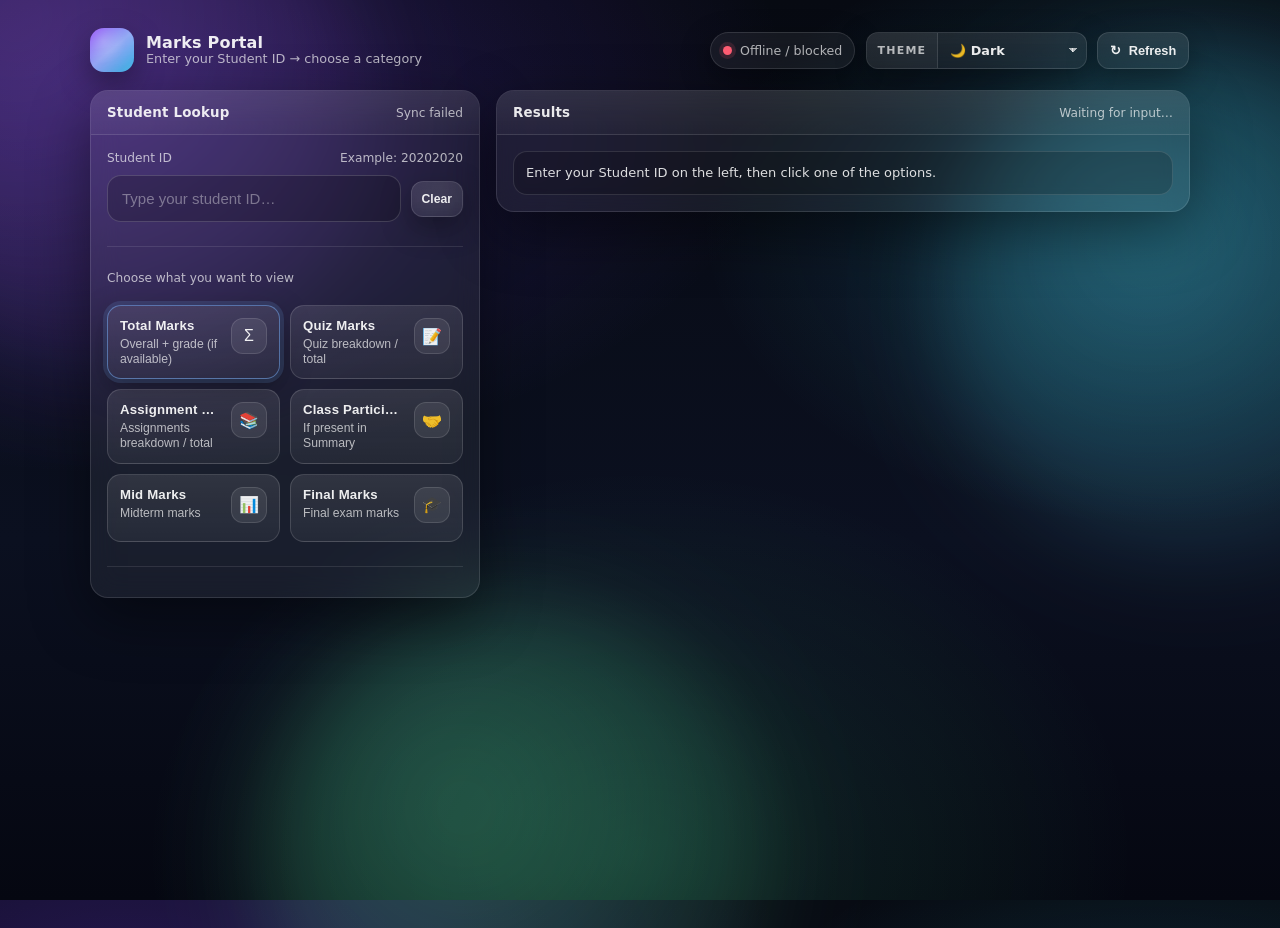
==== commit 26a604a9: "default" ====
--- a/cse330marks.html
+++ b/cse330marks.html
@@ -1430,8 +1430,8 @@
       try { localStorage.setItem(THEME_KEY, t || "dark"); } catch(_){}
     }
     function initTheme(){
-      let t = "paper";
-      try { t = localStorage.getItem(THEME_KEY) || "paper"; } catch(_){}
+      let t = "dark";
+      try { t = localStorage.getItem(THEME_KEY) || "dark"; } catch(_){}
       applyTheme(t);
       const sel = document.getElementById("themeSelect");
       if (sel){
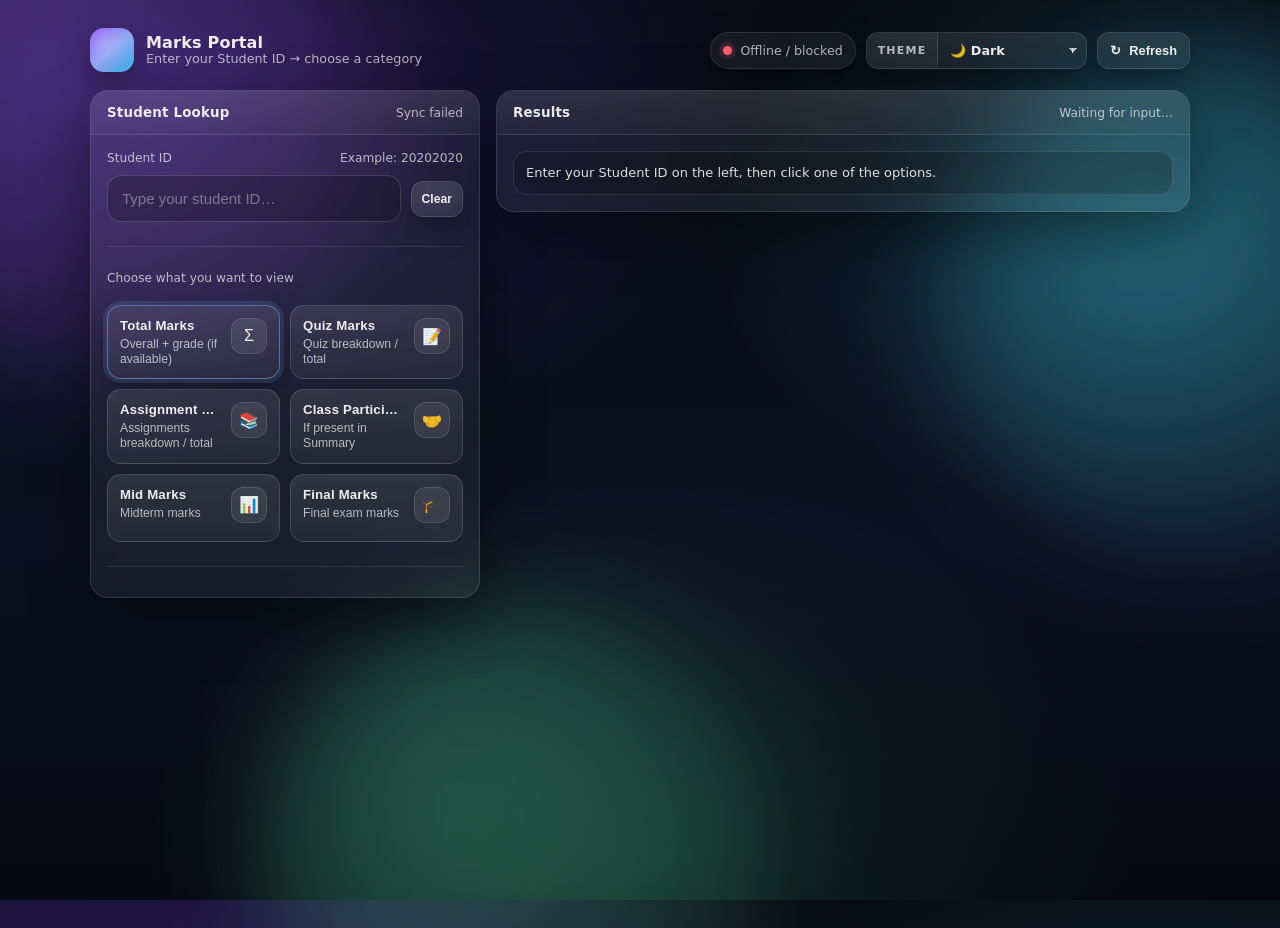
==== commit fee90ff4: "final marks" ====
--- a/cse330marks.html
+++ b/cse330marks.html
@@ -977,7 +977,7 @@
   assignment: [/^final\s*assignment\s*mark\b/i],
   participation: [/particip/i, /\bcp\b/i, /class/i],
   mid: [/^midterm\s*\(\s*25\s*%\s*\)/i],
-  final: [/^final\s*mark/i],
+  final: [/final\s*exam\s*\(\s*25\s*%\s*\)/i, /^final\s*mark/i],
 };
 
 
@@ -1327,7 +1327,7 @@
       // For other categories: compute a score and show all row fields (excluding blank)
       const score = computeCategoryScore(ds, row, categoryKey);
       bigValue = Number.isFinite(score) ? score.toFixed(2).replace(/\.00$/,"") : "—";
-      bigCaption = cat?.label || "Marks";
+      bigCaption = categoryKey === "final" ? "Final Exam (25%)" : (cat?.label || "Marks");
 
       // Build tiles: show the most important-looking columns first
       const tiles = [];
